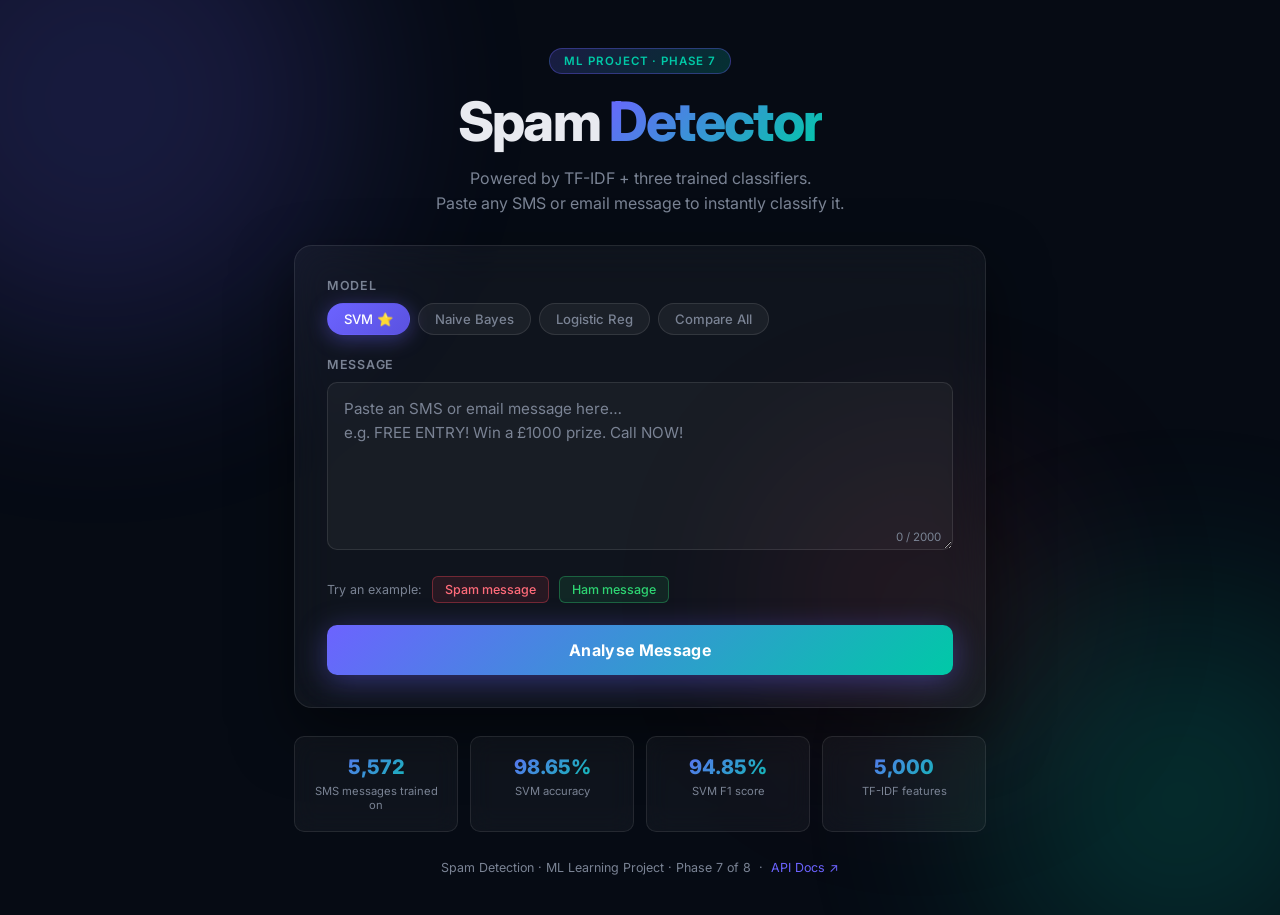
==== frontend/index.html @ c547228b "Phase 6-8: FastAPI backend, Frontend UI, Integration tests, Final README" ====
<!DOCTYPE html>
<html lang="en">
<head>
  <meta charset="UTF-8" />
  <meta name="viewport" content="width=device-width, initial-scale=1.0" />
  <title>Spam Detector — ML Project</title>
  <meta name="description" content="AI-powered SMS spam detector using Naive Bayes, Logistic Regression, and SVM models." />
  <link rel="preconnect" href="https://fonts.googleapis.com" />
  <link href="https://fonts.googleapis.com/css2?family=Inter:wght@300;400;500;600;700;800&display=swap" rel="stylesheet" />
  <link rel="stylesheet" href="style.css" />
</head>
<body>

  <!-- ── Background orbs ── -->
  <div class="bg-orb orb-1"></div>
  <div class="bg-orb orb-2"></div>
  <div class="bg-orb orb-3"></div>

  <div class="wrapper">

    <!-- ── Header ── -->
    <header class="header">
      <div class="badge">ML Project · Phase 7</div>
      <h1>Spam <span class="accent">Detector</span></h1>
      <p class="subtitle">
        Powered by TF-IDF + three trained classifiers.<br/>
        Paste any SMS or email message to instantly classify it.
      </p>
    </header>

    <!-- ── Main card ── -->
    <main class="card" id="main-card">

      <!-- Model selector -->
      <div class="model-row">
        <label class="field-label" for="model-select">Model</label>
        <div class="model-pills" id="model-pills">
          <button class="pill active" data-model="svm">SVM ⭐</button>
          <button class="pill" data-model="naive_bayes">Naive Bayes</button>
          <button class="pill" data-model="logistic_regression">Logistic Reg</button>
          <button class="pill" data-model="all">Compare All</button>
        </div>
      </div>

      <!-- Text input -->
      <div class="field-group">
        <label class="field-label" for="msg-input">Message</label>
        <div class="textarea-wrap">
          <textarea
            id="msg-input"
            placeholder="Paste an SMS or email message here…&#10;e.g. FREE ENTRY! Win a £1000 prize. Call NOW!"
            maxlength="2000"
            rows="5"
          ></textarea>
          <span class="char-count" id="char-count">0 / 2000</span>
        </div>
      </div>

      <!-- Quick examples -->
      <div class="examples">
        <span class="examples-label">Try an example:</span>
        <button class="example-btn spam-ex" id="ex-spam">Spam message</button>
        <button class="example-btn ham-ex"  id="ex-ham">Ham message</button>
      </div>

      <!-- Action button -->
      <button class="check-btn" id="check-btn">
        <span class="btn-text">Analyse Message</span>
        <span class="btn-spinner" id="btn-spinner"></span>
      </button>

      <!-- Result area (hidden until response) -->
      <div class="result-area" id="result-area">

        <!-- Single model result -->
        <div class="result-single" id="result-single">
          <div class="result-badge" id="result-badge">SPAM</div>
          <div class="result-body">
            <div class="result-row">
              <span class="res-label">Prediction</span>
              <span class="res-value" id="res-prediction">—</span>
            </div>
            <div class="result-row">
              <span class="res-label">Spam probability</span>
              <span class="res-value" id="res-spam-prob">—</span>
            </div>
            <div class="result-row">
              <span class="res-label">Confidence</span>
              <span class="res-value" id="res-confidence">—</span>
            </div>
            <div class="result-row">
              <span class="res-label">Model</span>
              <span class="res-value" id="res-model">—</span>
            </div>
            <div class="result-row">
              <span class="res-label">Cleaned text</span>
              <span class="res-value small" id="res-cleaned">—</span>
            </div>
          </div>

          <!-- Confidence bar -->
          <div class="conf-bar-wrap">
            <div class="conf-bar-track">
              <div class="conf-bar-fill" id="conf-bar"></div>
            </div>
            <div class="conf-bar-labels">
              <span>HAM</span><span>SPAM</span>
            </div>
          </div>
        </div>

        <!-- All-models comparison table -->
        <div class="result-compare" id="result-compare">
          <h3 class="compare-title">Model Comparison</h3>
          <div class="compare-table" id="compare-table">
            <!-- filled by JS -->
          </div>
        </div>

      </div><!-- /result-area -->

      <!-- Error banner -->
      <div class="error-banner" id="error-banner">
        <span id="error-msg">Something went wrong.</span>
      </div>

    </main>

    <!-- ── Stats strip ── -->
    <div class="stats-strip">
      <div class="stat"><span class="stat-val">5,572</span><span class="stat-lbl">SMS messages trained on</span></div>
      <div class="stat"><span class="stat-val">98.65%</span><span class="stat-lbl">SVM accuracy</span></div>
      <div class="stat"><span class="stat-val">94.85%</span><span class="stat-lbl">SVM F1 score</span></div>
      <div class="stat"><span class="stat-val">5,000</span><span class="stat-lbl">TF-IDF features</span></div>
    </div>

    <footer class="footer">
      Spam Detection · ML Learning Project · Phase 7 of 8 &nbsp;·&nbsp;
      <a href="http://127.0.0.1:8000/docs" target="_blank">API Docs ↗</a>
    </footer>

  </div><!-- /wrapper -->

  <script src="script.js"></script>
</body>
</html>
---- frontend/style.css ----
/* ── Reset & Base ── */
*, *::before, *::after { box-sizing: border-box; margin: 0; padding: 0; }

:root {
  --bg:          #060b14;
  --card:        rgba(255,255,255,0.04);
  --card-border: rgba(255,255,255,0.09);
  --accent:      #6c63ff;
  --accent2:     #00c9a7;
  --spam-color:  #ff4757;
  --ham-color:   #2ed573;
  --text:        #e8eaf0;
  --muted:       #7a8394;
  --radius:      18px;
  --radius-sm:   10px;
  --shadow:      0 25px 60px rgba(0,0,0,0.5);
  --font:        'Inter', system-ui, sans-serif;
  --transition:  0.3s cubic-bezier(0.4,0,0.2,1);
}

html { scroll-behavior: smooth; }

body {
  font-family: var(--font);
  background:  var(--bg);
  color:       var(--text);
  min-height:  100vh;
  overflow-x:  hidden;
}

/* ── Animated background orbs ── */
.bg-orb {
  position: fixed;
  border-radius: 50%;
  filter: blur(100px);
  pointer-events: none;
  opacity: 0.18;
  animation: drift 18s ease-in-out infinite alternate;
}
.orb-1 { width:500px; height:500px; background:#6c63ff; top:-150px; left:-150px; animation-duration:20s; }
.orb-2 { width:400px; height:400px; background:#00c9a7; bottom:-100px; right:-100px; animation-duration:15s; }
.orb-3 { width:300px; height:300px; background:#ff4757; top:50%; left:60%; animation-duration:25s; opacity:0.1; }

@keyframes drift {
  from { transform: translate(0, 0) scale(1); }
  to   { transform: translate(40px, 30px) scale(1.08); }
}

/* ── Layout ── */
.wrapper {
  max-width: 740px;
  margin: 0 auto;
  padding: 48px 24px 40px;
  display: flex;
  flex-direction: column;
  gap: 28px;
  position: relative;
  z-index: 1;
}

/* ── Header ── */
.header { text-align: center; }

.badge {
  display: inline-block;
  background: linear-gradient(135deg, rgba(108,99,255,0.2), rgba(0,201,167,0.2));
  border: 1px solid rgba(108,99,255,0.35);
  color: var(--accent2);
  padding: 5px 14px;
  border-radius: 99px;
  font-size: 0.72rem;
  letter-spacing: 0.08em;
  text-transform: uppercase;
  font-weight: 600;
  margin-bottom: 18px;
}

h1 {
  font-size: clamp(2.2rem, 6vw, 3.4rem);
  font-weight: 800;
  line-height: 1.1;
  letter-spacing: -0.03em;
  margin-bottom: 14px;
}
.accent {
  background: linear-gradient(135deg, var(--accent), var(--accent2));
  -webkit-background-clip: text;
  -webkit-text-fill-color: transparent;
  background-clip: text;
}

.subtitle {
  color: var(--muted);
  font-size: 1rem;
  line-height: 1.6;
}

/* ── Card ── */
.card {
  background: var(--card);
  border: 1px solid var(--card-border);
  border-radius: var(--radius);
  padding: 32px;
  backdrop-filter: blur(20px);
  box-shadow: var(--shadow);
  display: flex;
  flex-direction: column;
  gap: 22px;
}

/* ── Model pills ── */
.model-row { display: flex; flex-direction: column; gap: 10px; }

.field-label {
  font-size: 0.78rem;
  font-weight: 600;
  letter-spacing: 0.06em;
  text-transform: uppercase;
  color: var(--muted);
}

.model-pills {
  display: flex;
  flex-wrap: wrap;
  gap: 8px;
}

.pill {
  background: rgba(255,255,255,0.05);
  border: 1px solid rgba(255,255,255,0.1);
  color: var(--muted);
  padding: 7px 16px;
  border-radius: 99px;
  font-family: var(--font);
  font-size: 0.82rem;
  font-weight: 500;
  cursor: pointer;
  transition: var(--transition);
}
.pill:hover { border-color: var(--accent); color: var(--text); }
.pill.active {
  background: linear-gradient(135deg, var(--accent), #5a52e0);
  border-color: transparent;
  color: #fff;
  box-shadow: 0 4px 20px rgba(108,99,255,0.4);
}

/* ── Textarea ── */
.field-group { display: flex; flex-direction: column; gap: 10px; }

.textarea-wrap { position: relative; }

textarea {
  width: 100%;
  background: rgba(255,255,255,0.04);
  border: 1.5px solid rgba(255,255,255,0.1);
  border-radius: var(--radius-sm);
  color: var(--text);
  font-family: var(--font);
  font-size: 0.95rem;
  line-height: 1.6;
  padding: 14px 16px 30px;
  resize: vertical;
  transition: border-color var(--transition), box-shadow var(--transition);
  outline: none;
}
textarea::placeholder { color: var(--muted); }
textarea:focus {
  border-color: var(--accent);
  box-shadow: 0 0 0 3px rgba(108,99,255,0.15);
}

.char-count {
  position: absolute;
  bottom: 10px;
  right: 12px;
  font-size: 0.72rem;
  color: var(--muted);
  pointer-events: none;
}

/* ── Example buttons ── */
.examples {
  display: flex;
  align-items: center;
  gap: 10px;
  flex-wrap: wrap;
}
.examples-label { font-size: 0.78rem; color: var(--muted); }

.example-btn {
  font-family: var(--font);
  font-size: 0.78rem;
  font-weight: 500;
  padding: 5px 12px;
  border-radius: 6px;
  border: 1px solid;
  cursor: pointer;
  transition: var(--transition);
}
.spam-ex { background: rgba(255,71,87,0.1); border-color: rgba(255,71,87,0.35); color: #ff6b7a; }
.spam-ex:hover { background: rgba(255,71,87,0.2); }
.ham-ex  { background: rgba(46,213,115,0.1); border-color: rgba(46,213,115,0.35); color: #2ed573; }
.ham-ex:hover  { background: rgba(46,213,115,0.2); }

/* ── Check button ── */
.check-btn {
  position: relative;
  background: linear-gradient(135deg, var(--accent) 0%, var(--accent2) 100%);
  color: #fff;
  font-family: var(--font);
  font-size: 1rem;
  font-weight: 700;
  letter-spacing: 0.02em;
  padding: 15px 28px;
  border: none;
  border-radius: var(--radius-sm);
  cursor: pointer;
  transition: transform var(--transition), box-shadow var(--transition), opacity var(--transition);
  box-shadow: 0 6px 30px rgba(108,99,255,0.4);
  overflow: hidden;
}
.check-btn::before {
  content: '';
  position: absolute;
  inset: 0;
  background: linear-gradient(135deg, rgba(255,255,255,0.12), transparent);
  opacity: 0;
  transition: opacity 0.2s;
}
.check-btn:hover:not(:disabled) { transform: translateY(-2px); box-shadow: 0 10px 36px rgba(108,99,255,0.5); }
.check-btn:hover:not(:disabled)::before { opacity: 1; }
.check-btn:active:not(:disabled) { transform: translateY(0); }
.check-btn:disabled { opacity: 0.6; cursor: not-allowed; transform: none; }

/* Spinner inside button */
.btn-spinner {
  display: none;
  width: 18px; height: 18px;
  border: 2px solid rgba(255,255,255,0.4);
  border-top-color: #fff;
  border-radius: 50%;
  animation: spin 0.7s linear infinite;
  position: absolute;
  right: 20px; top: 50%;
  transform: translateY(-50%);
}
.check-btn.loading .btn-text { margin-right: 28px; }
.check-btn.loading .btn-spinner { display: block; }
@keyframes spin { to { transform: translateY(-50%) rotate(360deg); } }

/* ── Result area ── */
.result-area {
  display: none;
  animation: fadeSlide 0.4s ease;
}
.result-area.visible { display: block; }

@keyframes fadeSlide {
  from { opacity: 0; transform: translateY(12px); }
  to   { opacity: 1; transform: translateY(0); }
}

/* Single result */
.result-single {
  background: rgba(255,255,255,0.03);
  border: 1px solid rgba(255,255,255,0.08);
  border-radius: var(--radius-sm);
  padding: 24px;
  display: none;
}
.result-single.visible { display: block; }

.result-badge {
  display: inline-block;
  font-size: 1.3rem;
  font-weight: 800;
  letter-spacing: 0.12em;
  padding: 6px 22px;
  border-radius: 99px;
  margin-bottom: 20px;
}
.result-badge.spam { background: rgba(255,71,87,0.15); color: var(--spam-color); border: 1.5px solid rgba(255,71,87,0.35); }
.result-badge.ham  { background: rgba(46,213,115,0.15); color: var(--ham-color);  border: 1.5px solid rgba(46,213,115,0.35); }

.result-body { display: flex; flex-direction: column; gap: 10px; margin-bottom: 20px; }

.result-row {
  display: flex;
  align-items: flex-start;
  justify-content: space-between;
  gap: 16px;
  font-size: 0.9rem;
  padding: 8px 0;
  border-bottom: 1px solid rgba(255,255,255,0.05);
}
.res-label { color: var(--muted); flex-shrink: 0; }
.res-value { font-weight: 600; text-align: right; word-break: break-word; }
.res-value.small { font-size: 0.8rem; font-weight: 400; color: #9aa5b4; font-family: monospace; }

/* Confidence bar */
.conf-bar-wrap { margin-top: 4px; }
.conf-bar-track {
  height: 8px;
  background: rgba(255,255,255,0.07);
  border-radius: 99px;
  overflow: hidden;
}
.conf-bar-fill {
  height: 100%;
  border-radius: 99px;
  transition: width 0.7s cubic-bezier(0.4,0,0.2,1);
  width: 0%;
}
.conf-bar-fill.spam { background: linear-gradient(90deg, #ff6b35, var(--spam-color)); }
.conf-bar-fill.ham  { background: linear-gradient(90deg, #00c9a7, var(--ham-color)); }
.conf-bar-labels {
  display: flex;
  justify-content: space-between;
  font-size: 0.7rem;
  color: var(--muted);
  margin-top: 5px;
}

/* Compare table */
.result-compare { display: none; }
.result-compare.visible { display: block; }
.compare-title { font-size: 0.9rem; font-weight: 700; color: var(--muted); letter-spacing: 0.06em; text-transform: uppercase; margin-bottom: 14px; }
.compare-table { display: flex; flex-direction: column; gap: 10px; }

.compare-row {
  display: grid;
  grid-template-columns: 1fr auto auto auto;
  align-items: center;
  gap: 14px;
  background: rgba(255,255,255,0.03);
  border: 1px solid rgba(255,255,255,0.07);
  border-radius: var(--radius-sm);
  padding: 14px 18px;
  font-size: 0.875rem;
  transition: border-color var(--transition);
}
.compare-row:hover { border-color: rgba(255,255,255,0.14); }
.cmp-model { font-weight: 600; }
.cmp-badge { padding: 3px 12px; border-radius: 99px; font-weight: 700; font-size: 0.77rem; letter-spacing: 0.08em; }
.cmp-badge.spam { background: rgba(255,71,87,0.15); color: var(--spam-color); }
.cmp-badge.ham  { background: rgba(46,213,115,0.15); color: var(--ham-color); }
.cmp-conf { color: var(--muted); font-size: 0.8rem; }
.cmp-bar-mini { width: 80px; height: 5px; background: rgba(255,255,255,0.07); border-radius: 99px; overflow: hidden; }
.cmp-bar-mini-fill { height: 100%; border-radius: 99px; }

/* ── Error banner ── */
.error-banner {
  display: none;
  background: rgba(255,71,87,0.1);
  border: 1px solid rgba(255,71,87,0.3);
  border-radius: var(--radius-sm);
  padding: 12px 16px;
  font-size: 0.88rem;
  color: #ff8a94;
}
.error-banner.visible { display: block; }

/* ── Stats strip ── */
.stats-strip {
  display: grid;
  grid-template-columns: repeat(4, 1fr);
  gap: 12px;
}
.stat {
  background: var(--card);
  border: 1px solid var(--card-border);
  border-radius: var(--radius-sm);
  padding: 18px 16px;
  display: flex;
  flex-direction: column;
  gap: 5px;
  text-align: center;
  backdrop-filter: blur(12px);
}
.stat-val { font-size: 1.25rem; font-weight: 800; background: linear-gradient(135deg, var(--accent), var(--accent2)); -webkit-background-clip: text; -webkit-text-fill-color: transparent; background-clip: text; }
.stat-lbl { font-size: 0.7rem; color: var(--muted); line-height: 1.3; }

/* ── Footer ── */
.footer {
  text-align: center;
  font-size: 0.78rem;
  color: var(--muted);
}
.footer a { color: var(--accent); text-decoration: none; }
.footer a:hover { text-decoration: underline; }

/* ── Responsive ── */
@media (max-width: 600px) {
  .wrapper { padding: 28px 16px 32px; }
  .card { padding: 22px 18px; }
  .stats-strip { grid-template-columns: repeat(2, 1fr); }
  .compare-row { grid-template-columns: 1fr auto auto; }
  .cmp-bar-mini { display: none; }
}
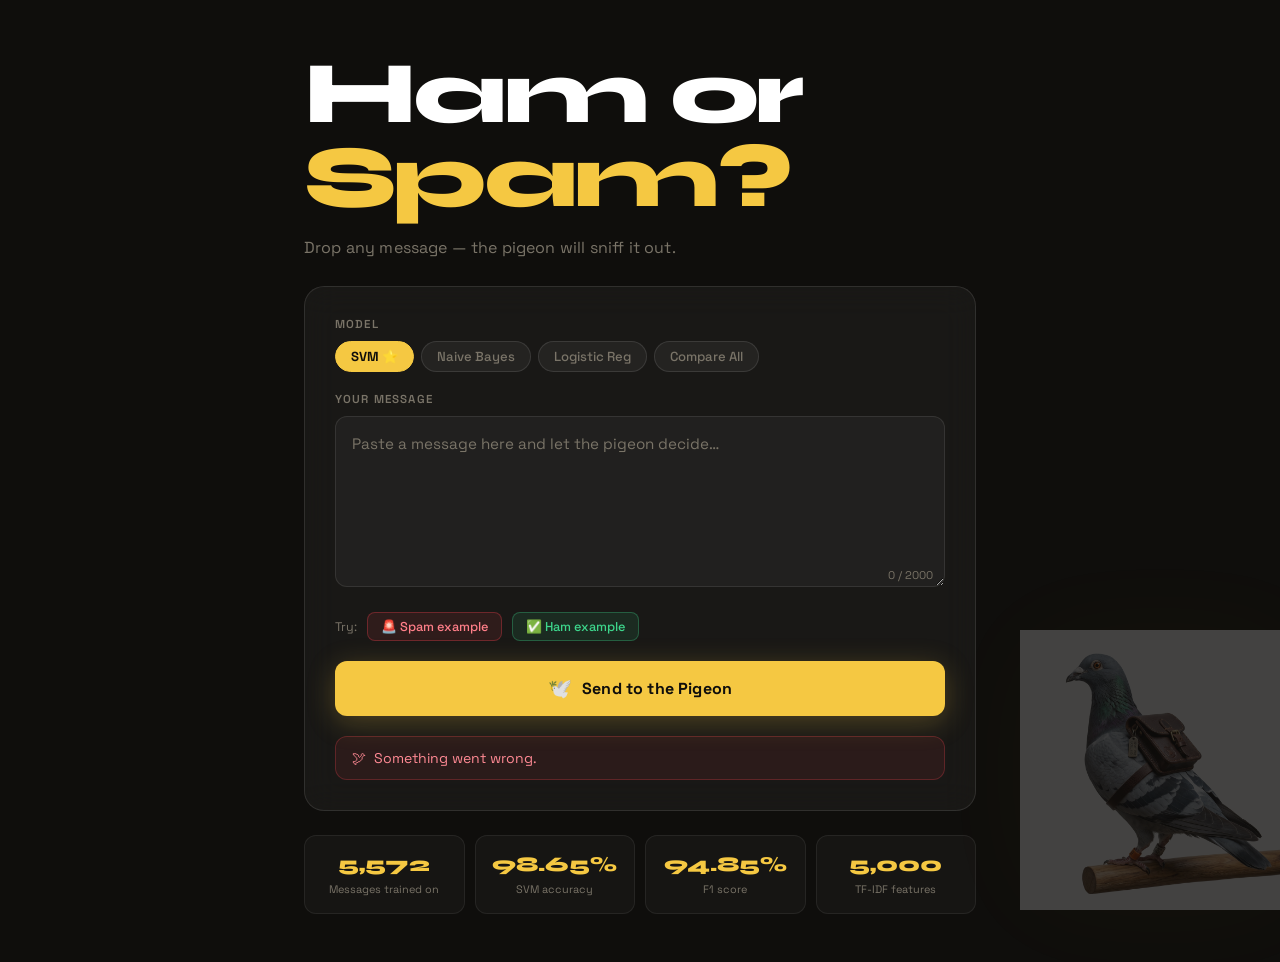
==== commit a32c7451: "Redesign: Pigeon theme UI, Space Grotesk + Syne fonts, amber accents, carrier pigeon mascot" ====
--- a/frontend/index.html
+++ b/frontend/index.html
@@ -3,32 +3,29 @@
 <head>
   <meta charset="UTF-8" />
   <meta name="viewport" content="width=device-width, initial-scale=1.0" />
-  <title>Spam Detector — ML Project</title>
-  <meta name="description" content="AI-powered SMS spam detector using Naive Bayes, Logistic Regression, and SVM models." />
+  <title>Spam or Ham? — Carrier Pigeon Mail Inspector</title>
+  <meta name="description" content="Is your message safe to deliver? Our carrier pigeon checks every message for spam." />
   <link rel="preconnect" href="https://fonts.googleapis.com" />
-  <link href="https://fonts.googleapis.com/css2?family=Inter:wght@300;400;500;600;700;800&display=swap" rel="stylesheet" />
+  <link href="https://fonts.googleapis.com/css2?family=Space+Grotesk:wght@300;400;500;600;700&family=Syne:wght@700;800&display=swap" rel="stylesheet" />
   <link rel="stylesheet" href="style.css" />
 </head>
 <body>
 
-  <!-- ── Background orbs ── -->
-  <div class="bg-orb orb-1"></div>
-  <div class="bg-orb orb-2"></div>
-  <div class="bg-orb orb-3"></div>
+  <!-- Pigeon mascot -->
+  <div class="pigeon-wrap">
+    <img src="pigeon.png" alt="Carrier Pigeon" class="pigeon-img" />
+    <div class="pigeon-bubble">Can I deliver this?</div>
+  </div>
 
   <div class="wrapper">
 
-    <!-- ── Header ── -->
+    <!-- Header -->
     <header class="header">
-      <div class="badge">ML Project · Phase 7</div>
-      <h1>Spam <span class="accent">Detector</span></h1>
-      <p class="subtitle">
-        Powered by TF-IDF + three trained classifiers.<br/>
-        Paste any SMS or email message to instantly classify it.
-      </p>
+      <h1>Ham or<br/><span class="accent">Spam?</span></h1>
+      <p class="tagline">Drop any message — the pigeon will sniff it out.</p>
     </header>
 
-    <!-- ── Main card ── -->
+    <!-- Main card -->
     <main class="card" id="main-card">
 
       <!-- Model selector -->
@@ -44,11 +41,11 @@
 
       <!-- Text input -->
       <div class="field-group">
-        <label class="field-label" for="msg-input">Message</label>
+        <label class="field-label" for="msg-input">Your Message</label>
         <div class="textarea-wrap">
           <textarea
             id="msg-input"
-            placeholder="Paste an SMS or email message here…&#10;e.g. FREE ENTRY! Win a £1000 prize. Call NOW!"
+            placeholder="Paste a message here and let the pigeon decide…"
             maxlength="2000"
             rows="5"
           ></textarea>
@@ -58,18 +55,19 @@
 
       <!-- Quick examples -->
       <div class="examples">
-        <span class="examples-label">Try an example:</span>
-        <button class="example-btn spam-ex" id="ex-spam">Spam message</button>
-        <button class="example-btn ham-ex"  id="ex-ham">Ham message</button>
+        <span class="examples-label">Try:</span>
+        <button class="example-btn spam-ex" id="ex-spam">🚨 Spam example</button>
+        <button class="example-btn ham-ex" id="ex-ham">✅ Ham example</button>
       </div>
 
       <!-- Action button -->
       <button class="check-btn" id="check-btn">
-        <span class="btn-text">Analyse Message</span>
+        <span class="btn-icon">🕊️</span>
+        <span class="btn-text">Send to the Pigeon</span>
         <span class="btn-spinner" id="btn-spinner"></span>
       </button>
 
-      <!-- Result area (hidden until response) -->
+      <!-- Result area -->
       <div class="result-area" id="result-area">
 
         <!-- Single model result -->
@@ -77,7 +75,7 @@
           <div class="result-badge" id="result-badge">SPAM</div>
           <div class="result-body">
             <div class="result-row">
-              <span class="res-label">Prediction</span>
+              <span class="res-label">Verdict</span>
               <span class="res-value" id="res-prediction">—</span>
             </div>
             <div class="result-row">
@@ -93,53 +91,44 @@
               <span class="res-value" id="res-model">—</span>
             </div>
             <div class="result-row">
-              <span class="res-label">Cleaned text</span>
+              <span class="res-label">After cleaning</span>
               <span class="res-value small" id="res-cleaned">—</span>
             </div>
           </div>
-
-          <!-- Confidence bar -->
           <div class="conf-bar-wrap">
             <div class="conf-bar-track">
               <div class="conf-bar-fill" id="conf-bar"></div>
             </div>
             <div class="conf-bar-labels">
-              <span>HAM</span><span>SPAM</span>
+              <span>🕊 Safe to deliver</span><span>☠ Block it</span>
             </div>
           </div>
         </div>
 
-        <!-- All-models comparison table -->
+        <!-- All-models comparison -->
         <div class="result-compare" id="result-compare">
-          <h3 class="compare-title">Model Comparison</h3>
-          <div class="compare-table" id="compare-table">
-            <!-- filled by JS -->
-          </div>
+          <h3 class="compare-title">All three models weigh in</h3>
+          <div class="compare-table" id="compare-table"></div>
         </div>
 
-      </div><!-- /result-area -->
+      </div>
 
       <!-- Error banner -->
       <div class="error-banner" id="error-banner">
-        <span id="error-msg">Something went wrong.</span>
+        <span>🕊</span> <span id="error-msg">Something went wrong.</span>
       </div>
 
     </main>
 
-    <!-- ── Stats strip ── -->
+    <!-- Stats strip -->
     <div class="stats-strip">
-      <div class="stat"><span class="stat-val">5,572</span><span class="stat-lbl">SMS messages trained on</span></div>
+      <div class="stat"><span class="stat-val">5,572</span><span class="stat-lbl">Messages trained on</span></div>
       <div class="stat"><span class="stat-val">98.65%</span><span class="stat-lbl">SVM accuracy</span></div>
-      <div class="stat"><span class="stat-val">94.85%</span><span class="stat-lbl">SVM F1 score</span></div>
+      <div class="stat"><span class="stat-val">94.85%</span><span class="stat-lbl">F1 score</span></div>
       <div class="stat"><span class="stat-val">5,000</span><span class="stat-lbl">TF-IDF features</span></div>
     </div>
 
-    <footer class="footer">
-      Spam Detection · ML Learning Project · Phase 7 of 8 &nbsp;·&nbsp;
-      <a href="http://127.0.0.1:8000/docs" target="_blank">API Docs ↗</a>
-    </footer>
-
-  </div><!-- /wrapper -->
+  </div>
 
   <script src="script.js"></script>
 </body>
--- a/frontend/style.css
+++ b/frontend/style.css
@@ -1,98 +1,109 @@
-/* ── Reset & Base ── */
+/* ── Reset ── */
 *, *::before, *::after { box-sizing: border-box; margin: 0; padding: 0; }
 
 :root {
-  --bg:          #060b14;
-  --card:        rgba(255,255,255,0.04);
-  --card-border: rgba(255,255,255,0.09);
-  --accent:      #6c63ff;
-  --accent2:     #00c9a7;
-  --spam-color:  #ff4757;
-  --ham-color:   #2ed573;
-  --text:        #e8eaf0;
-  --muted:       #7a8394;
-  --radius:      18px;
-  --radius-sm:   10px;
-  --shadow:      0 25px 60px rgba(0,0,0,0.5);
-  --font:        'Inter', system-ui, sans-serif;
-  --transition:  0.3s cubic-bezier(0.4,0,0.2,1);
+  --bg:          #0f0e0c;
+  --card:        rgba(255,255,255,0.045);
+  --card-border: rgba(255,255,255,0.1);
+  --accent:      #f5c842;
+  --accent2:     #e8673a;
+  --spam:        #ff4351;
+  --ham:         #3dd68c;
+  --text:        #f0ece4;
+  --muted:       #7a7468;
+  --radius:      20px;
+  --radius-sm:   12px;
+  --font-body:   'Space Grotesk', system-ui, sans-serif;
+  --font-head:   'Syne', sans-serif;
+  --transition:  0.28s cubic-bezier(0.4,0,0.2,1);
 }
 
 html { scroll-behavior: smooth; }
 
 body {
-  font-family: var(--font);
-  background:  var(--bg);
-  color:       var(--text);
-  min-height:  100vh;
-  overflow-x:  hidden;
-}
-
-/* ── Animated background orbs ── */
-.bg-orb {
+  font-family: var(--font-body);
+  background: var(--bg);
+  color: var(--text);
+  min-height: 100vh;
+  overflow-x: hidden;
+  position: relative;
+}
+
+/* ── Pigeon mascot ── */
+.pigeon-wrap {
   position: fixed;
-  border-radius: 50%;
-  filter: blur(100px);
+  bottom: -10px;
+  right: -20px;
+  z-index: 0;
   pointer-events: none;
-  opacity: 0.18;
-  animation: drift 18s ease-in-out infinite alternate;
-}
-.orb-1 { width:500px; height:500px; background:#6c63ff; top:-150px; left:-150px; animation-duration:20s; }
-.orb-2 { width:400px; height:400px; background:#00c9a7; bottom:-100px; right:-100px; animation-duration:15s; }
-.orb-3 { width:300px; height:300px; background:#ff4757; top:50%; left:60%; animation-duration:25s; opacity:0.1; }
-
-@keyframes drift {
-  from { transform: translate(0, 0) scale(1); }
-  to   { transform: translate(40px, 30px) scale(1.08); }
-}
+  display: flex;
+  flex-direction: column;
+  align-items: flex-end;
+  gap: 10px;
+}
+
+.pigeon-img {
+  width: 280px;
+  opacity: 0.22;
+  filter: drop-shadow(0 0 60px rgba(245,200,66,0.12));
+  transform: scaleX(-1);
+  animation: pidgeonFloat 6s ease-in-out infinite alternate;
+}
+
+@keyframes pidgeonFloat {
+  from { transform: scaleX(-1) translateY(0px); }
+  to   { transform: scaleX(-1) translateY(-14px); }
+}
+
+.pigeon-bubble {
+  display: none; /* hidden by default, enabled via JS on result */
+  background: rgba(245,200,66,0.12);
+  border: 1px solid rgba(245,200,66,0.25);
+  color: var(--accent);
+  font-size: 0.78rem;
+  font-weight: 600;
+  padding: 6px 14px;
+  border-radius: 99px;
+  margin-right: 40px;
+  white-space: nowrap;
+}
+.pigeon-bubble.show { display: block; }
 
 /* ── Layout ── */
 .wrapper {
-  max-width: 740px;
+  max-width: 720px;
   margin: 0 auto;
-  padding: 48px 24px 40px;
-  display: flex;
-  flex-direction: column;
-  gap: 28px;
+  padding: 52px 24px 48px;
   position: relative;
   z-index: 1;
+  display: flex;
+  flex-direction: column;
+  gap: 24px;
 }
 
 /* ── Header ── */
-.header { text-align: center; }
-
-.badge {
-  display: inline-block;
-  background: linear-gradient(135deg, rgba(108,99,255,0.2), rgba(0,201,167,0.2));
-  border: 1px solid rgba(108,99,255,0.35);
-  color: var(--accent2);
-  padding: 5px 14px;
-  border-radius: 99px;
-  font-size: 0.72rem;
-  letter-spacing: 0.08em;
-  text-transform: uppercase;
-  font-weight: 600;
+.header { margin-bottom: 4px; }
+
+h1 {
+  font-family: var(--font-head);
+  font-size: clamp(3rem, 9vw, 5.5rem);
+  font-weight: 800;
+  line-height: 0.95;
+  letter-spacing: -0.04em;
+  color: #fff;
   margin-bottom: 18px;
 }
 
-h1 {
-  font-size: clamp(2.2rem, 6vw, 3.4rem);
-  font-weight: 800;
-  line-height: 1.1;
-  letter-spacing: -0.03em;
-  margin-bottom: 14px;
-}
 .accent {
-  background: linear-gradient(135deg, var(--accent), var(--accent2));
-  -webkit-background-clip: text;
-  -webkit-text-fill-color: transparent;
-  background-clip: text;
-}
-
-.subtitle {
+  color: var(--accent);
+  display: block;
+}
+
+.tagline {
   color: var(--muted);
   font-size: 1rem;
-  line-height: 1.6;
+  font-weight: 400;
+  letter-spacing: 0.01em;
 }
 
 /* ── Card ── */
@@ -100,38 +111,33 @@
   background: var(--card);
   border: 1px solid var(--card-border);
   border-radius: var(--radius);
-  padding: 32px;
-  backdrop-filter: blur(20px);
-  box-shadow: var(--shadow);
+  padding: 30px;
+  backdrop-filter: blur(16px);
   display: flex;
   flex-direction: column;
-  gap: 22px;
+  gap: 20px;
 }
 
 /* ── Model pills ── */
 .model-row { display: flex; flex-direction: column; gap: 10px; }
 
 .field-label {
-  font-size: 0.78rem;
+  font-size: 0.72rem;
   font-weight: 600;
-  letter-spacing: 0.06em;
+  letter-spacing: 0.1em;
   text-transform: uppercase;
   color: var(--muted);
 }
 
-.model-pills {
-  display: flex;
-  flex-wrap: wrap;
-  gap: 8px;
-}
+.model-pills { display: flex; flex-wrap: wrap; gap: 7px; }
 
 .pill {
   background: rgba(255,255,255,0.05);
   border: 1px solid rgba(255,255,255,0.1);
   color: var(--muted);
-  padding: 7px 16px;
+  padding: 6px 15px;
   border-radius: 99px;
-  font-family: var(--font);
+  font-family: var(--font-body);
   font-size: 0.82rem;
   font-weight: 500;
   cursor: pointer;
@@ -139,129 +145,112 @@
 }
 .pill:hover { border-color: var(--accent); color: var(--text); }
 .pill.active {
-  background: linear-gradient(135deg, var(--accent), #5a52e0);
-  border-color: transparent;
-  color: #fff;
-  box-shadow: 0 4px 20px rgba(108,99,255,0.4);
+  background: var(--accent);
+  border-color: var(--accent);
+  color: #0f0e0c;
+  font-weight: 700;
 }
 
 /* ── Textarea ── */
 .field-group { display: flex; flex-direction: column; gap: 10px; }
-
 .textarea-wrap { position: relative; }
 
 textarea {
   width: 100%;
   background: rgba(255,255,255,0.04);
-  border: 1.5px solid rgba(255,255,255,0.1);
+  border: 1.5px solid rgba(255,255,255,0.09);
   border-radius: var(--radius-sm);
   color: var(--text);
-  font-family: var(--font);
+  font-family: var(--font-body);
   font-size: 0.95rem;
-  line-height: 1.6;
+  line-height: 1.65;
   padding: 14px 16px 30px;
   resize: vertical;
+  outline: none;
   transition: border-color var(--transition), box-shadow var(--transition);
-  outline: none;
 }
 textarea::placeholder { color: var(--muted); }
 textarea:focus {
   border-color: var(--accent);
-  box-shadow: 0 0 0 3px rgba(108,99,255,0.15);
+  box-shadow: 0 0 0 3px rgba(245,200,66,0.1);
 }
 
 .char-count {
   position: absolute;
-  bottom: 10px;
-  right: 12px;
-  font-size: 0.72rem;
+  bottom: 10px; right: 12px;
+  font-size: 0.7rem;
   color: var(--muted);
   pointer-events: none;
 }
 
-/* ── Example buttons ── */
-.examples {
-  display: flex;
-  align-items: center;
-  gap: 10px;
-  flex-wrap: wrap;
-}
+/* ── Examples ── */
+.examples { display: flex; align-items: center; gap: 10px; flex-wrap: wrap; }
 .examples-label { font-size: 0.78rem; color: var(--muted); }
 
 .example-btn {
-  font-family: var(--font);
-  font-size: 0.78rem;
+  font-family: var(--font-body);
+  font-size: 0.8rem;
   font-weight: 500;
-  padding: 5px 12px;
-  border-radius: 6px;
+  padding: 5px 13px;
+  border-radius: 8px;
   border: 1px solid;
   cursor: pointer;
   transition: var(--transition);
 }
-.spam-ex { background: rgba(255,71,87,0.1); border-color: rgba(255,71,87,0.35); color: #ff6b7a; }
-.spam-ex:hover { background: rgba(255,71,87,0.2); }
-.ham-ex  { background: rgba(46,213,115,0.1); border-color: rgba(46,213,115,0.35); color: #2ed573; }
-.ham-ex:hover  { background: rgba(46,213,115,0.2); }
+.spam-ex { background: rgba(255,67,81,0.1); border-color: rgba(255,67,81,0.3); color: #ff7f89; }
+.spam-ex:hover { background: rgba(255,67,81,0.2); }
+.ham-ex  { background: rgba(61,214,140,0.1); border-color: rgba(61,214,140,0.3); color: #3dd68c; }
+.ham-ex:hover  { background: rgba(61,214,140,0.2); }
 
 /* ── Check button ── */
 .check-btn {
   position: relative;
-  background: linear-gradient(135deg, var(--accent) 0%, var(--accent2) 100%);
-  color: #fff;
-  font-family: var(--font);
+  display: flex;
+  align-items: center;
+  justify-content: center;
+  gap: 10px;
+  background: var(--accent);
+  color: #0f0e0c;
+  font-family: var(--font-body);
   font-size: 1rem;
   font-weight: 700;
-  letter-spacing: 0.02em;
+  letter-spacing: 0.01em;
   padding: 15px 28px;
   border: none;
   border-radius: var(--radius-sm);
   cursor: pointer;
   transition: transform var(--transition), box-shadow var(--transition), opacity var(--transition);
-  box-shadow: 0 6px 30px rgba(108,99,255,0.4);
-  overflow: hidden;
-}
-.check-btn::before {
-  content: '';
-  position: absolute;
-  inset: 0;
-  background: linear-gradient(135deg, rgba(255,255,255,0.12), transparent);
-  opacity: 0;
-  transition: opacity 0.2s;
-}
-.check-btn:hover:not(:disabled) { transform: translateY(-2px); box-shadow: 0 10px 36px rgba(108,99,255,0.5); }
-.check-btn:hover:not(:disabled)::before { opacity: 1; }
+  box-shadow: 0 6px 28px rgba(245,200,66,0.25);
+}
+.check-btn:hover:not(:disabled) {
+  transform: translateY(-2px);
+  box-shadow: 0 10px 36px rgba(245,200,66,0.35);
+}
 .check-btn:active:not(:disabled) { transform: translateY(0); }
-.check-btn:disabled { opacity: 0.6; cursor: not-allowed; transform: none; }
-
-/* Spinner inside button */
+.check-btn:disabled { opacity: 0.55; cursor: not-allowed; transform: none; }
+
+.btn-icon { font-size: 1.2rem; }
+
 .btn-spinner {
   display: none;
   width: 18px; height: 18px;
-  border: 2px solid rgba(255,255,255,0.4);
-  border-top-color: #fff;
+  border: 2px solid rgba(0,0,0,0.25);
+  border-top-color: #0f0e0c;
   border-radius: 50%;
   animation: spin 0.7s linear infinite;
-  position: absolute;
-  right: 20px; top: 50%;
-  transform: translateY(-50%);
-}
-.check-btn.loading .btn-text { margin-right: 28px; }
+}
 .check-btn.loading .btn-spinner { display: block; }
-@keyframes spin { to { transform: translateY(-50%) rotate(360deg); } }
+@keyframes spin { to { transform: rotate(360deg); } }
 
 /* ── Result area ── */
-.result-area {
-  display: none;
-  animation: fadeSlide 0.4s ease;
-}
+.result-area { display: none; animation: fadeUp 0.38s ease; }
 .result-area.visible { display: block; }
 
-@keyframes fadeSlide {
-  from { opacity: 0; transform: translateY(12px); }
+@keyframes fadeUp {
+  from { opacity: 0; transform: translateY(10px); }
   to   { opacity: 1; transform: translateY(0); }
 }
 
-/* Single result */
 .result-single {
   background: rgba(255,255,255,0.03);
   border: 1px solid rgba(255,255,255,0.08);
@@ -273,59 +262,49 @@
 
 .result-badge {
   display: inline-block;
-  font-size: 1.3rem;
+  font-family: var(--font-head);
+  font-size: 1.5rem;
   font-weight: 800;
-  letter-spacing: 0.12em;
+  letter-spacing: 0.06em;
   padding: 6px 22px;
-  border-radius: 99px;
+  border-radius: 10px;
   margin-bottom: 20px;
 }
-.result-badge.spam { background: rgba(255,71,87,0.15); color: var(--spam-color); border: 1.5px solid rgba(255,71,87,0.35); }
-.result-badge.ham  { background: rgba(46,213,115,0.15); color: var(--ham-color);  border: 1.5px solid rgba(46,213,115,0.35); }
-
-.result-body { display: flex; flex-direction: column; gap: 10px; margin-bottom: 20px; }
+.result-badge.spam { background: rgba(255,67,81,0.15); color: var(--spam); border: 1.5px solid rgba(255,67,81,0.3); }
+.result-badge.ham  { background: rgba(61,214,140,0.15); color: var(--ham);  border: 1.5px solid rgba(61,214,140,0.3); }
+
+.result-body { display: flex; flex-direction: column; gap: 2px; margin-bottom: 20px; }
 
 .result-row {
   display: flex;
+  justify-content: space-between;
   align-items: flex-start;
-  justify-content: space-between;
   gap: 16px;
   font-size: 0.9rem;
-  padding: 8px 0;
+  padding: 9px 0;
   border-bottom: 1px solid rgba(255,255,255,0.05);
 }
 .res-label { color: var(--muted); flex-shrink: 0; }
 .res-value { font-weight: 600; text-align: right; word-break: break-word; }
-.res-value.small { font-size: 0.8rem; font-weight: 400; color: #9aa5b4; font-family: monospace; }
+.res-value.small { font-size: 0.8rem; font-weight: 400; color: #8a8278; font-family: monospace; }
 
 /* Confidence bar */
 .conf-bar-wrap { margin-top: 4px; }
-.conf-bar-track {
-  height: 8px;
-  background: rgba(255,255,255,0.07);
-  border-radius: 99px;
-  overflow: hidden;
-}
+.conf-bar-track { height: 7px; background: rgba(255,255,255,0.07); border-radius: 99px; overflow: hidden; }
 .conf-bar-fill {
   height: 100%;
   border-radius: 99px;
   transition: width 0.7s cubic-bezier(0.4,0,0.2,1);
   width: 0%;
 }
-.conf-bar-fill.spam { background: linear-gradient(90deg, #ff6b35, var(--spam-color)); }
-.conf-bar-fill.ham  { background: linear-gradient(90deg, #00c9a7, var(--ham-color)); }
-.conf-bar-labels {
-  display: flex;
-  justify-content: space-between;
-  font-size: 0.7rem;
-  color: var(--muted);
-  margin-top: 5px;
-}
-
-/* Compare table */
+.conf-bar-fill.spam { background: linear-gradient(90deg, #e85d2a, var(--spam)); }
+.conf-bar-fill.ham  { background: linear-gradient(90deg, #00c988, var(--ham)); }
+.conf-bar-labels { display: flex; justify-content: space-between; font-size: 0.7rem; color: var(--muted); margin-top: 6px; }
+
+/* Compare */
 .result-compare { display: none; }
 .result-compare.visible { display: block; }
-.compare-title { font-size: 0.9rem; font-weight: 700; color: var(--muted); letter-spacing: 0.06em; text-transform: uppercase; margin-bottom: 14px; }
+.compare-title { font-family: var(--font-head); font-size: 0.85rem; font-weight: 700; color: var(--muted); letter-spacing: 0.08em; text-transform: uppercase; margin-bottom: 14px; }
 .compare-table { display: flex; flex-direction: column; gap: 10px; }
 
 .compare-row {
@@ -340,61 +319,61 @@
   font-size: 0.875rem;
   transition: border-color var(--transition);
 }
-.compare-row:hover { border-color: rgba(255,255,255,0.14); }
+.compare-row:hover { border-color: rgba(255,255,255,0.13); }
 .cmp-model { font-weight: 600; }
-.cmp-badge { padding: 3px 12px; border-radius: 99px; font-weight: 700; font-size: 0.77rem; letter-spacing: 0.08em; }
-.cmp-badge.spam { background: rgba(255,71,87,0.15); color: var(--spam-color); }
-.cmp-badge.ham  { background: rgba(46,213,115,0.15); color: var(--ham-color); }
+.cmp-badge { padding: 3px 12px; border-radius: 6px; font-family: var(--font-head); font-weight: 700; font-size: 0.75rem; letter-spacing: 0.06em; }
+.cmp-badge.spam { background: rgba(255,67,81,0.15); color: var(--spam); }
+.cmp-badge.ham  { background: rgba(61,214,140,0.15); color: var(--ham); }
 .cmp-conf { color: var(--muted); font-size: 0.8rem; }
-.cmp-bar-mini { width: 80px; height: 5px; background: rgba(255,255,255,0.07); border-radius: 99px; overflow: hidden; }
+.cmp-bar-mini { width: 70px; height: 5px; background: rgba(255,255,255,0.07); border-radius: 99px; overflow: hidden; }
 .cmp-bar-mini-fill { height: 100%; border-radius: 99px; }
 
-/* ── Error banner ── */
+/* ── Error ── */
 .error-banner {
   display: none;
-  background: rgba(255,71,87,0.1);
-  border: 1px solid rgba(255,71,87,0.3);
+  background: rgba(255,67,81,0.08);
+  border: 1px solid rgba(255,67,81,0.25);
   border-radius: var(--radius-sm);
   padding: 12px 16px;
   font-size: 0.88rem;
   color: #ff8a94;
-}
-.error-banner.visible { display: block; }
+  display: flex;
+  gap: 8px;
+  align-items: center;
+}
+.error-banner.visible { display: flex; }
 
 /* ── Stats strip ── */
 .stats-strip {
   display: grid;
   grid-template-columns: repeat(4, 1fr);
-  gap: 12px;
+  gap: 10px;
 }
 .stat {
-  background: var(--card);
-  border: 1px solid var(--card-border);
-  border-radius: var(--radius-sm);
-  padding: 18px 16px;
+  background: rgba(255,255,255,0.03);
+  border: 1px solid rgba(255,255,255,0.07);
+  border-radius: var(--radius-sm);
+  padding: 16px;
+  text-align: center;
   display: flex;
   flex-direction: column;
   gap: 5px;
-  text-align: center;
-  backdrop-filter: blur(12px);
-}
-.stat-val { font-size: 1.25rem; font-weight: 800; background: linear-gradient(135deg, var(--accent), var(--accent2)); -webkit-background-clip: text; -webkit-text-fill-color: transparent; background-clip: text; }
-.stat-lbl { font-size: 0.7rem; color: var(--muted); line-height: 1.3; }
-
-/* ── Footer ── */
-.footer {
-  text-align: center;
-  font-size: 0.78rem;
-  color: var(--muted);
-}
-.footer a { color: var(--accent); text-decoration: none; }
-.footer a:hover { text-decoration: underline; }
+}
+.stat-val {
+  font-family: var(--font-head);
+  font-size: 1.3rem;
+  font-weight: 800;
+  color: var(--accent);
+}
+.stat-lbl { font-size: 0.68rem; color: var(--muted); line-height: 1.3; }
 
 /* ── Responsive ── */
-@media (max-width: 600px) {
-  .wrapper { padding: 28px 16px 32px; }
-  .card { padding: 22px 18px; }
+@media (max-width: 580px) {
+  .wrapper { padding: 28px 14px 36px; }
+  .card { padding: 20px 16px; }
   .stats-strip { grid-template-columns: repeat(2, 1fr); }
   .compare-row { grid-template-columns: 1fr auto auto; }
   .cmp-bar-mini { display: none; }
-}
+  h1 { font-size: 3.2rem; }
+  .pigeon-img { width: 180px; opacity: 0.15; }
+}
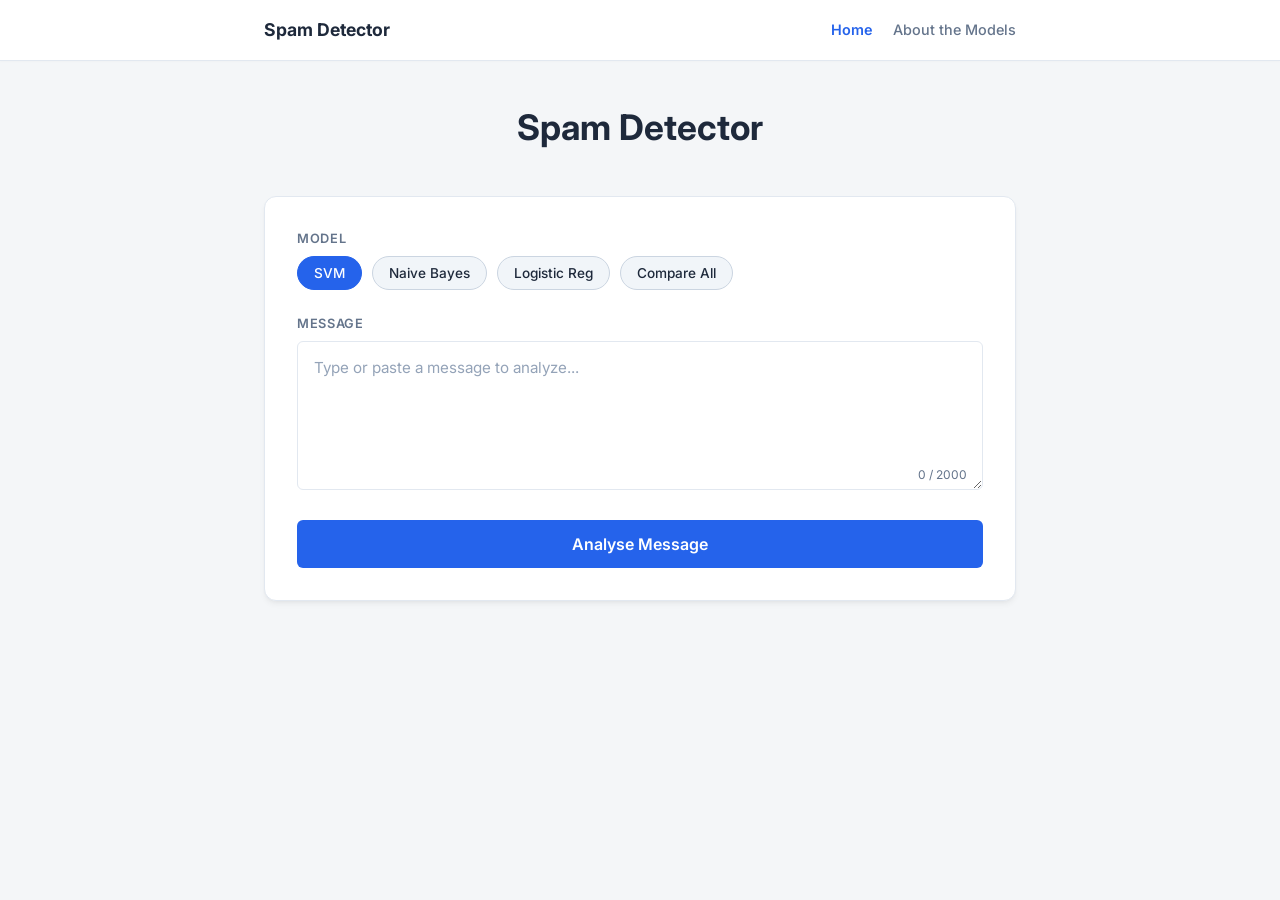
==== commit 1c846f72: "UI Refactor: Clean professional design, added About Models page with metrics" ====
--- a/frontend/index.html
+++ b/frontend/index.html
@@ -3,36 +3,38 @@
 <head>
   <meta charset="UTF-8" />
   <meta name="viewport" content="width=device-width, initial-scale=1.0" />
-  <title>Spam or Ham? — Carrier Pigeon Mail Inspector</title>
-  <meta name="description" content="Is your message safe to deliver? Our carrier pigeon checks every message for spam." />
+  <title>Spam Detector</title>
   <link rel="preconnect" href="https://fonts.googleapis.com" />
-  <link href="https://fonts.googleapis.com/css2?family=Space+Grotesk:wght@300;400;500;600;700&family=Syne:wght@700;800&display=swap" rel="stylesheet" />
+  <link href="https://fonts.googleapis.com/css2?family=Inter:wght@400;500;600;700&display=swap" rel="stylesheet" />
   <link rel="stylesheet" href="style.css" />
 </head>
 <body>
 
-  <!-- Pigeon mascot -->
-  <div class="pigeon-wrap">
-    <img src="pigeon.png" alt="Carrier Pigeon" class="pigeon-img" />
-    <div class="pigeon-bubble">Can I deliver this?</div>
-  </div>
+  <!-- ── Navigation ── -->
+  <nav class="navbar">
+    <div class="nav-content">
+      <div class="nav-brand">Spam Detector</div>
+      <div class="nav-links">
+        <a href="index.html" class="nav-link active">Home</a>
+        <a href="about.html" class="nav-link">About the Models</a>
+      </div>
+    </div>
+  </nav>
 
   <div class="wrapper">
-
-    <!-- Header -->
+    <!-- ── Header ── -->
     <header class="header">
-      <h1>Ham or<br/><span class="accent">Spam?</span></h1>
-      <p class="tagline">Drop any message — the pigeon will sniff it out.</p>
+      <h1>Spam Detector</h1>
     </header>
 
-    <!-- Main card -->
+    <!-- ── Main card ── -->
     <main class="card" id="main-card">
 
       <!-- Model selector -->
       <div class="model-row">
         <label class="field-label" for="model-select">Model</label>
         <div class="model-pills" id="model-pills">
-          <button class="pill active" data-model="svm">SVM ⭐</button>
+          <button class="pill active" data-model="svm">SVM</button>
           <button class="pill" data-model="naive_bayes">Naive Bayes</button>
           <button class="pill" data-model="logistic_regression">Logistic Reg</button>
           <button class="pill" data-model="all">Compare All</button>
@@ -41,11 +43,11 @@
 
       <!-- Text input -->
       <div class="field-group">
-        <label class="field-label" for="msg-input">Your Message</label>
+        <label class="field-label" for="msg-input">Message</label>
         <div class="textarea-wrap">
           <textarea
             id="msg-input"
-            placeholder="Paste a message here and let the pigeon decide…"
+            placeholder="Type or paste a message to analyze..."
             maxlength="2000"
             rows="5"
           ></textarea>
@@ -53,21 +55,13 @@
         </div>
       </div>
 
-      <!-- Quick examples -->
-      <div class="examples">
-        <span class="examples-label">Try:</span>
-        <button class="example-btn spam-ex" id="ex-spam">🚨 Spam example</button>
-        <button class="example-btn ham-ex" id="ex-ham">✅ Ham example</button>
-      </div>
-
       <!-- Action button -->
       <button class="check-btn" id="check-btn">
-        <span class="btn-icon">🕊️</span>
-        <span class="btn-text">Send to the Pigeon</span>
+        <span class="btn-text">Analyse Message</span>
         <span class="btn-spinner" id="btn-spinner"></span>
       </button>
 
-      <!-- Result area -->
+      <!-- Result area (hidden until response) -->
       <div class="result-area" id="result-area">
 
         <!-- Single model result -->
@@ -75,7 +69,7 @@
           <div class="result-badge" id="result-badge">SPAM</div>
           <div class="result-body">
             <div class="result-row">
-              <span class="res-label">Verdict</span>
+              <span class="res-label">Prediction</span>
               <span class="res-value" id="res-prediction">—</span>
             </div>
             <div class="result-row">
@@ -91,44 +85,40 @@
               <span class="res-value" id="res-model">—</span>
             </div>
             <div class="result-row">
-              <span class="res-label">After cleaning</span>
+              <span class="res-label">Cleaned text</span>
               <span class="res-value small" id="res-cleaned">—</span>
             </div>
           </div>
+
+          <!-- Confidence bar -->
           <div class="conf-bar-wrap">
             <div class="conf-bar-track">
               <div class="conf-bar-fill" id="conf-bar"></div>
             </div>
             <div class="conf-bar-labels">
-              <span>🕊 Safe to deliver</span><span>☠ Block it</span>
+              <span>HAM</span><span>SPAM</span>
             </div>
           </div>
         </div>
 
-        <!-- All-models comparison -->
+        <!-- All-models comparison table -->
         <div class="result-compare" id="result-compare">
-          <h3 class="compare-title">All three models weigh in</h3>
-          <div class="compare-table" id="compare-table"></div>
+          <h3 class="compare-title">Model Comparison</h3>
+          <div class="compare-table" id="compare-table">
+            <!-- filled by JS -->
+          </div>
         </div>
 
-      </div>
+      </div><!-- /result-area -->
 
       <!-- Error banner -->
       <div class="error-banner" id="error-banner">
-        <span>🕊</span> <span id="error-msg">Something went wrong.</span>
+        <span id="error-msg">Something went wrong.</span>
       </div>
 
     </main>
 
-    <!-- Stats strip -->
-    <div class="stats-strip">
-      <div class="stat"><span class="stat-val">5,572</span><span class="stat-lbl">Messages trained on</span></div>
-      <div class="stat"><span class="stat-val">98.65%</span><span class="stat-lbl">SVM accuracy</span></div>
-      <div class="stat"><span class="stat-val">94.85%</span><span class="stat-lbl">F1 score</span></div>
-      <div class="stat"><span class="stat-val">5,000</span><span class="stat-lbl">TF-IDF features</span></div>
-    </div>
-
-  </div>
+  </div><!-- /wrapper -->
 
   <script src="script.js"></script>
 </body>
--- a/frontend/style.css
+++ b/frontend/style.css
@@ -1,379 +1,458 @@
-/* ── Reset ── */
+/* ── Reset & Base ── */
 *, *::before, *::after { box-sizing: border-box; margin: 0; padding: 0; }
 
 :root {
-  --bg:          #0f0e0c;
-  --card:        rgba(255,255,255,0.045);
-  --card-border: rgba(255,255,255,0.1);
-  --accent:      #f5c842;
-  --accent2:     #e8673a;
-  --spam:        #ff4351;
-  --ham:         #3dd68c;
-  --text:        #f0ece4;
-  --muted:       #7a7468;
-  --radius:      20px;
-  --radius-sm:   12px;
-  --font-body:   'Space Grotesk', system-ui, sans-serif;
-  --font-head:   'Syne', sans-serif;
-  --transition:  0.28s cubic-bezier(0.4,0,0.2,1);
+  --bg:          #f4f6f8;
+  --bg-nav:      #ffffff;
+  --card:        #ffffff;
+  --border:      #e2e8f0;
+  --accent:      #2563eb;       /* Corporate blue */
+  --accent-hover:#1d4ed8;
+  --spam-color:  #ef4444;       /* Red */
+  --spam-bg:     #fee2e2;
+  --ham-color:   #10b981;       /* Green */
+  --ham-bg:      #d1fae5;
+  --text-main:   #1e293b;
+  --text-muted:  #64748b;
+  --radius:      12px;
+  --radius-sm:   6px;
+  --shadow:      0 4px 6px -1px rgba(0, 0, 0, 0.05), 0 2px 4px -2px rgba(0, 0, 0, 0.05);
+  --font:        'Inter', system-ui, sans-serif;
+  --transition:  0.2s ease-in-out;
 }
 
 html { scroll-behavior: smooth; }
 
 body {
-  font-family: var(--font-body);
-  background: var(--bg);
-  color: var(--text);
-  min-height: 100vh;
-  overflow-x: hidden;
-  position: relative;
-}
-
-/* ── Pigeon mascot ── */
-.pigeon-wrap {
-  position: fixed;
-  bottom: -10px;
-  right: -20px;
-  z-index: 0;
-  pointer-events: none;
-  display: flex;
-  flex-direction: column;
-  align-items: flex-end;
-  gap: 10px;
-}
-
-.pigeon-img {
-  width: 280px;
-  opacity: 0.22;
-  filter: drop-shadow(0 0 60px rgba(245,200,66,0.12));
-  transform: scaleX(-1);
-  animation: pidgeonFloat 6s ease-in-out infinite alternate;
-}
-
-@keyframes pidgeonFloat {
-  from { transform: scaleX(-1) translateY(0px); }
-  to   { transform: scaleX(-1) translateY(-14px); }
-}
-
-.pigeon-bubble {
-  display: none; /* hidden by default, enabled via JS on result */
-  background: rgba(245,200,66,0.12);
-  border: 1px solid rgba(245,200,66,0.25);
+  font-family: var(--font);
+  background:  var(--bg);
+  color:       var(--text-main);
+  min-height:  100vh;
+  line-height: 1.5;
+}
+
+/* ── Navigation ── */
+.navbar {
+  background: var(--bg-nav);
+  border-bottom: 1px solid var(--border);
+  position: sticky;
+  top: 0;
+  z-index: 100;
+  box-shadow: 0 1px 2px rgba(0,0,0,0.02);
+}
+
+.nav-content {
+  max-width: 800px;
+  margin: 0 auto;
+  padding: 0 24px;
+  height: 60px;
+  display: flex;
+  align-items: center;
+  justify-content: space-between;
+}
+
+.nav-brand {
+  font-weight: 700;
+  font-size: 1.1rem;
+  color: var(--text-main);
+}
+
+.nav-links {
+  display: flex;
+  gap: 20px;
+}
+
+.nav-link {
+  text-decoration: none;
+  font-size: 0.9rem;
+  font-weight: 500;
+  color: var(--text-muted);
+  transition: var(--transition);
+}
+
+.nav-link:hover {
   color: var(--accent);
-  font-size: 0.78rem;
-  font-weight: 600;
-  padding: 6px 14px;
-  border-radius: 99px;
-  margin-right: 40px;
-  white-space: nowrap;
-}
-.pigeon-bubble.show { display: block; }
+}
+
+.nav-link.active {
+  color: var(--accent);
+  font-weight: 600;
+}
+
 
 /* ── Layout ── */
 .wrapper {
-  max-width: 720px;
+  max-width: 800px;
   margin: 0 auto;
-  padding: 52px 24px 48px;
-  position: relative;
-  z-index: 1;
+  padding: 40px 24px 60px;
   display: flex;
   flex-direction: column;
   gap: 24px;
 }
 
 /* ── Header ── */
-.header { margin-bottom: 4px; }
+.header { text-align: center; margin-bottom: 10px; }
 
 h1 {
-  font-family: var(--font-head);
-  font-size: clamp(3rem, 9vw, 5.5rem);
-  font-weight: 800;
-  line-height: 0.95;
-  letter-spacing: -0.04em;
-  color: #fff;
-  margin-bottom: 18px;
-}
-
-.accent {
-  color: var(--accent);
-  display: block;
-}
-
-.tagline {
-  color: var(--muted);
+  font-size: 2.2rem;
+  font-weight: 700;
+  color: var(--text-main);
+  margin-bottom: 8px;
+}
+
+.summary-text {
+  color: var(--text-muted);
   font-size: 1rem;
-  font-weight: 400;
-  letter-spacing: 0.01em;
+  max-width: 600px;
+  margin: 0 auto;
 }
 
 /* ── Card ── */
 .card {
   background: var(--card);
-  border: 1px solid var(--card-border);
+  border: 1px solid var(--border);
   border-radius: var(--radius);
-  padding: 30px;
-  backdrop-filter: blur(16px);
+  padding: 32px;
+  box-shadow: var(--shadow);
   display: flex;
   flex-direction: column;
-  gap: 20px;
-}
-
-/* ── Model pills ── */
-.model-row { display: flex; flex-direction: column; gap: 10px; }
+  gap: 24px;
+}
+
+/* ── Model pills (Main Page) ── */
+.model-row { display: flex; flex-direction: column; gap: 8px; }
 
 .field-label {
-  font-size: 0.72rem;
-  font-weight: 600;
-  letter-spacing: 0.1em;
+  font-size: 0.8rem;
+  font-weight: 600;
   text-transform: uppercase;
-  color: var(--muted);
-}
-
-.model-pills { display: flex; flex-wrap: wrap; gap: 7px; }
+  color: var(--text-muted);
+  letter-spacing: 0.05em;
+}
+
+.model-pills {
+  display: flex;
+  flex-wrap: wrap;
+  gap: 10px;
+}
 
 .pill {
-  background: rgba(255,255,255,0.05);
-  border: 1px solid rgba(255,255,255,0.1);
-  color: var(--muted);
-  padding: 6px 15px;
+  background: #f1f5f9;
+  border: 1px solid #cbd5e1;
+  color: var(--text-main);
+  padding: 8px 16px;
   border-radius: 99px;
-  font-family: var(--font-body);
-  font-size: 0.82rem;
+  font-family: var(--font);
+  font-size: 0.85rem;
   font-weight: 500;
   cursor: pointer;
   transition: var(--transition);
 }
-.pill:hover { border-color: var(--accent); color: var(--text); }
+
+.pill:hover { background: #e2e8f0; }
+
 .pill.active {
   background: var(--accent);
   border-color: var(--accent);
-  color: #0f0e0c;
-  font-weight: 700;
+  color: #ffffff;
 }
 
 /* ── Textarea ── */
-.field-group { display: flex; flex-direction: column; gap: 10px; }
+.field-group { display: flex; flex-direction: column; gap: 8px; }
+
 .textarea-wrap { position: relative; }
 
 textarea {
   width: 100%;
-  background: rgba(255,255,255,0.04);
-  border: 1.5px solid rgba(255,255,255,0.09);
-  border-radius: var(--radius-sm);
-  color: var(--text);
-  font-family: var(--font-body);
+  background: #ffffff;
+  border: 1px solid var(--border);
+  border-radius: var(--radius-sm);
+  color: var(--text-main);
+  font-family: var(--font);
   font-size: 0.95rem;
-  line-height: 1.65;
-  padding: 14px 16px 30px;
+  padding: 16px;
+  padding-bottom: 36px;
   resize: vertical;
+  transition: var(--transition);
   outline: none;
-  transition: border-color var(--transition), box-shadow var(--transition);
-}
-textarea::placeholder { color: var(--muted); }
+}
+
+textarea::placeholder { color: #94a3b8; }
+
 textarea:focus {
   border-color: var(--accent);
-  box-shadow: 0 0 0 3px rgba(245,200,66,0.1);
+  box-shadow: 0 0 0 3px rgba(37, 99, 235, 0.1);
 }
 
 .char-count {
   position: absolute;
-  bottom: 10px; right: 12px;
-  font-size: 0.7rem;
-  color: var(--muted);
+  bottom: 12px;
+  right: 16px;
+  font-size: 0.75rem;
+  color: var(--text-muted);
   pointer-events: none;
 }
-
-/* ── Examples ── */
-.examples { display: flex; align-items: center; gap: 10px; flex-wrap: wrap; }
-.examples-label { font-size: 0.78rem; color: var(--muted); }
-
-.example-btn {
-  font-family: var(--font-body);
-  font-size: 0.8rem;
-  font-weight: 500;
-  padding: 5px 13px;
-  border-radius: 8px;
-  border: 1px solid;
-  cursor: pointer;
-  transition: var(--transition);
-}
-.spam-ex { background: rgba(255,67,81,0.1); border-color: rgba(255,67,81,0.3); color: #ff7f89; }
-.spam-ex:hover { background: rgba(255,67,81,0.2); }
-.ham-ex  { background: rgba(61,214,140,0.1); border-color: rgba(61,214,140,0.3); color: #3dd68c; }
-.ham-ex:hover  { background: rgba(61,214,140,0.2); }
 
 /* ── Check button ── */
 .check-btn {
   position: relative;
-  display: flex;
-  align-items: center;
-  justify-content: center;
-  gap: 10px;
   background: var(--accent);
-  color: #0f0e0c;
-  font-family: var(--font-body);
+  color: #fff;
+  font-family: var(--font);
   font-size: 1rem;
-  font-weight: 700;
-  letter-spacing: 0.01em;
-  padding: 15px 28px;
+  font-weight: 600;
+  padding: 14px 24px;
   border: none;
   border-radius: var(--radius-sm);
   cursor: pointer;
-  transition: transform var(--transition), box-shadow var(--transition), opacity var(--transition);
-  box-shadow: 0 6px 28px rgba(245,200,66,0.25);
-}
+  transition: var(--transition);
+}
+
 .check-btn:hover:not(:disabled) {
-  transform: translateY(-2px);
-  box-shadow: 0 10px 36px rgba(245,200,66,0.35);
-}
-.check-btn:active:not(:disabled) { transform: translateY(0); }
-.check-btn:disabled { opacity: 0.55; cursor: not-allowed; transform: none; }
-
-.btn-icon { font-size: 1.2rem; }
+  background: var(--accent-hover);
+}
+
+.check-btn:disabled {
+  opacity: 0.7;
+  cursor: not-allowed;
+}
 
 .btn-spinner {
   display: none;
   width: 18px; height: 18px;
-  border: 2px solid rgba(0,0,0,0.25);
-  border-top-color: #0f0e0c;
+  border: 2px solid rgba(255,255,255,0.4);
+  border-top-color: #fff;
   border-radius: 50%;
-  animation: spin 0.7s linear infinite;
-}
-.check-btn.loading .btn-spinner { display: block; }
+  animation: spin 0.8s linear infinite;
+  margin-left: 10px;
+  vertical-align: middle;
+}
+
+.check-btn.loading .btn-spinner { display: inline-block; }
+
 @keyframes spin { to { transform: rotate(360deg); } }
 
 /* ── Result area ── */
-.result-area { display: none; animation: fadeUp 0.38s ease; }
+.result-area {
+  display: none;
+  margin-top: 10px;
+  padding-top: 24px;
+  border-top: 1px solid var(--border);
+}
 .result-area.visible { display: block; }
-
-@keyframes fadeUp {
-  from { opacity: 0; transform: translateY(10px); }
-  to   { opacity: 1; transform: translateY(0); }
-}
-
-.result-single {
-  background: rgba(255,255,255,0.03);
-  border: 1px solid rgba(255,255,255,0.08);
-  border-radius: var(--radius-sm);
-  padding: 24px;
-  display: none;
-}
-.result-single.visible { display: block; }
 
 .result-badge {
   display: inline-block;
-  font-family: var(--font-head);
-  font-size: 1.5rem;
-  font-weight: 800;
-  letter-spacing: 0.06em;
-  padding: 6px 22px;
-  border-radius: 10px;
+  font-size: 1.1rem;
+  font-weight: 700;
+  padding: 6px 16px;
+  border-radius: var(--radius-sm);
   margin-bottom: 20px;
 }
-.result-badge.spam { background: rgba(255,67,81,0.15); color: var(--spam); border: 1.5px solid rgba(255,67,81,0.3); }
-.result-badge.ham  { background: rgba(61,214,140,0.15); color: var(--ham);  border: 1.5px solid rgba(61,214,140,0.3); }
-
-.result-body { display: flex; flex-direction: column; gap: 2px; margin-bottom: 20px; }
+
+.result-badge.spam { background: var(--spam-bg); color: #b91c1c; }
+.result-badge.ham  { background: var(--ham-bg);  color: #047857; }
+
+.result-body { display: flex; flex-direction: column; gap: 8px; margin-bottom: 20px; }
 
 .result-row {
   display: flex;
+  align-items: flex-start;
   justify-content: space-between;
-  align-items: flex-start;
   gap: 16px;
   font-size: 0.9rem;
-  padding: 9px 0;
-  border-bottom: 1px solid rgba(255,255,255,0.05);
-}
-.res-label { color: var(--muted); flex-shrink: 0; }
-.res-value { font-weight: 600; text-align: right; word-break: break-word; }
-.res-value.small { font-size: 0.8rem; font-weight: 400; color: #8a8278; font-family: monospace; }
+  padding: 8px 0;
+  border-bottom: 1px solid #f1f5f9;
+}
+
+.res-label { color: var(--text-muted); flex-shrink: 0; }
+.res-value { font-weight: 600; text-align: right; color: var(--text-main); word-break: break-word;}
+.res-value.small { font-weight: 400; font-size: 0.85rem; color: var(--text-muted); }
 
 /* Confidence bar */
-.conf-bar-wrap { margin-top: 4px; }
-.conf-bar-track { height: 7px; background: rgba(255,255,255,0.07); border-radius: 99px; overflow: hidden; }
+.conf-bar-wrap { margin-top: 10px; }
+.conf-bar-track {
+  height: 8px;
+  background: #e2e8f0;
+  border-radius: 99px;
+  overflow: hidden;
+}
 .conf-bar-fill {
   height: 100%;
   border-radius: 99px;
-  transition: width 0.7s cubic-bezier(0.4,0,0.2,1);
+  transition: width 0.5s ease-out;
   width: 0%;
 }
-.conf-bar-fill.spam { background: linear-gradient(90deg, #e85d2a, var(--spam)); }
-.conf-bar-fill.ham  { background: linear-gradient(90deg, #00c988, var(--ham)); }
-.conf-bar-labels { display: flex; justify-content: space-between; font-size: 0.7rem; color: var(--muted); margin-top: 6px; }
-
-/* Compare */
+.conf-bar-fill.spam { background: var(--spam-color); }
+.conf-bar-fill.ham  { background: var(--ham-color); }
+
+.conf-bar-labels {
+  display: flex;
+  justify-content: space-between;
+  font-size: 0.75rem;
+  color: var(--text-muted);
+  margin-top: 6px;
+  font-weight: 500;
+}
+
+/* Compare table */
 .result-compare { display: none; }
 .result-compare.visible { display: block; }
-.compare-title { font-family: var(--font-head); font-size: 0.85rem; font-weight: 700; color: var(--muted); letter-spacing: 0.08em; text-transform: uppercase; margin-bottom: 14px; }
-.compare-table { display: flex; flex-direction: column; gap: 10px; }
+
+.compare-title { 
+  font-size: 0.9rem; 
+  font-weight: 600; 
+  color: var(--text-main); 
+  margin-bottom: 16px; 
+}
+
+.compare-table { display: flex; flex-direction: column; gap: 8px; }
 
 .compare-row {
   display: grid;
   grid-template-columns: 1fr auto auto auto;
   align-items: center;
-  gap: 14px;
-  background: rgba(255,255,255,0.03);
-  border: 1px solid rgba(255,255,255,0.07);
-  border-radius: var(--radius-sm);
-  padding: 14px 18px;
-  font-size: 0.875rem;
-  transition: border-color var(--transition);
-}
-.compare-row:hover { border-color: rgba(255,255,255,0.13); }
-.cmp-model { font-weight: 600; }
-.cmp-badge { padding: 3px 12px; border-radius: 6px; font-family: var(--font-head); font-weight: 700; font-size: 0.75rem; letter-spacing: 0.06em; }
-.cmp-badge.spam { background: rgba(255,67,81,0.15); color: var(--spam); }
-.cmp-badge.ham  { background: rgba(61,214,140,0.15); color: var(--ham); }
-.cmp-conf { color: var(--muted); font-size: 0.8rem; }
-.cmp-bar-mini { width: 70px; height: 5px; background: rgba(255,255,255,0.07); border-radius: 99px; overflow: hidden; }
+  gap: 16px;
+  background: #f8fafc;
+  border: 1px solid var(--border);
+  border-radius: var(--radius-sm);
+  padding: 12px 16px;
+  font-size: 0.9rem;
+}
+
+.cmp-model { font-weight: 600; color: var(--text-main); }
+.cmp-badge { 
+  padding: 4px 10px; 
+  border-radius: 4px; 
+  font-weight: 600; 
+  font-size: 0.8rem; 
+}
+.cmp-badge.spam { background: var(--spam-bg); color: #b91c1c; }
+.cmp-badge.ham  { background: var(--ham-bg); color: #047857; }
+
+.cmp-conf { color: var(--text-muted); font-size: 0.85rem; }
+
+.cmp-bar-mini { 
+  width: 100px; 
+  height: 6px; 
+  background: #e2e8f0; 
+  border-radius: 99px; 
+  overflow: hidden; 
+}
 .cmp-bar-mini-fill { height: 100%; border-radius: 99px; }
 
-/* ── Error ── */
+/* ── Error banner ── */
 .error-banner {
   display: none;
-  background: rgba(255,67,81,0.08);
-  border: 1px solid rgba(255,67,81,0.25);
+  background: #fef2f2;
+  border: 1px solid #fecaca;
+  color: #b91c1c;
   border-radius: var(--radius-sm);
   padding: 12px 16px;
-  font-size: 0.88rem;
-  color: #ff8a94;
-  display: flex;
-  gap: 8px;
-  align-items: center;
-}
-.error-banner.visible { display: flex; }
-
-/* ── Stats strip ── */
-.stats-strip {
+  font-size: 0.9rem;
+  margin-top: 10px;
+}
+.error-banner.visible { display: block; }
+
+/* ── About the Models Page Specifics ── */
+.model-section {
+  margin-bottom: 24px;
+}
+
+.model-title {
+  font-size: 1.4rem;
+  color: var(--text-main);
+  margin-bottom: 8px;
+}
+
+.model-desc {
+  color: var(--text-muted);
+  font-size: 0.95rem;
+  margin-bottom: 24px;
+}
+
+.metrics-grid {
   display: grid;
   grid-template-columns: repeat(4, 1fr);
-  gap: 10px;
-}
-.stat {
-  background: rgba(255,255,255,0.03);
-  border: 1px solid rgba(255,255,255,0.07);
+  gap: 16px;
+  margin-bottom: 30px;
+}
+
+.metric-card {
+  background: #f8fafc;
+  border: 1px solid var(--border);
   border-radius: var(--radius-sm);
   padding: 16px;
   text-align: center;
+}
+
+.m-val {
+  font-size: 1.25rem;
+  font-weight: 700;
+  color: var(--accent);
+  margin-bottom: 4px;
+}
+
+.m-lbl {
+  font-size: 0.75rem;
+  color: var(--text-muted);
+  text-transform: uppercase;
+  font-weight: 600;
+  letter-spacing: 0.05em;
+}
+
+.cm-title {
+  font-size: 1.1rem;
+  font-weight: 600;
+  margin-bottom: 12px;
+  color: var(--text-main);
+}
+
+.conf-matrix {
+  width: 100%;
+  border-collapse: collapse;
+  font-size: 0.9rem;
+}
+
+.conf-matrix th, .conf-matrix td {
+  border: 1px solid var(--border);
+  padding: 12px;
+  text-align: center;
+}
+
+.conf-matrix th {
+  background: #f8fafc;
+  font-weight: 600;
+  color: var(--text-main);
+  width: 33%;
+}
+
+.cm-cell {
   display: flex;
   flex-direction: column;
-  gap: 5px;
-}
-.stat-val {
-  font-family: var(--font-head);
-  font-size: 1.3rem;
-  font-weight: 800;
-  color: var(--accent);
-}
-.stat-lbl { font-size: 0.68rem; color: var(--muted); line-height: 1.3; }
+  gap: 4px;
+}
+
+.cm-num {
+  font-size: 1.2rem;
+  font-weight: 700;
+}
+
+.cm-label {
+  font-size: 0.75rem;
+  text-transform: uppercase;
+  font-weight: 500;
+}
+
+.cm-cell.correct { background: var(--ham-bg); color: #047857; }
+.cm-cell.error { background: var(--spam-bg); color: #b91c1c; }
+
 
 /* ── Responsive ── */
-@media (max-width: 580px) {
-  .wrapper { padding: 28px 14px 36px; }
-  .card { padding: 20px 16px; }
-  .stats-strip { grid-template-columns: repeat(2, 1fr); }
+@media (max-width: 600px) {
+  .wrapper { padding: 24px 16px 40px; }
+  .card { padding: 20px; }
+  .metrics-grid { grid-template-columns: repeat(2, 1fr); }
   .compare-row { grid-template-columns: 1fr auto auto; }
   .cmp-bar-mini { display: none; }
-  h1 { font-size: 3.2rem; }
-  .pigeon-img { width: 180px; opacity: 0.15; }
-}
+}
